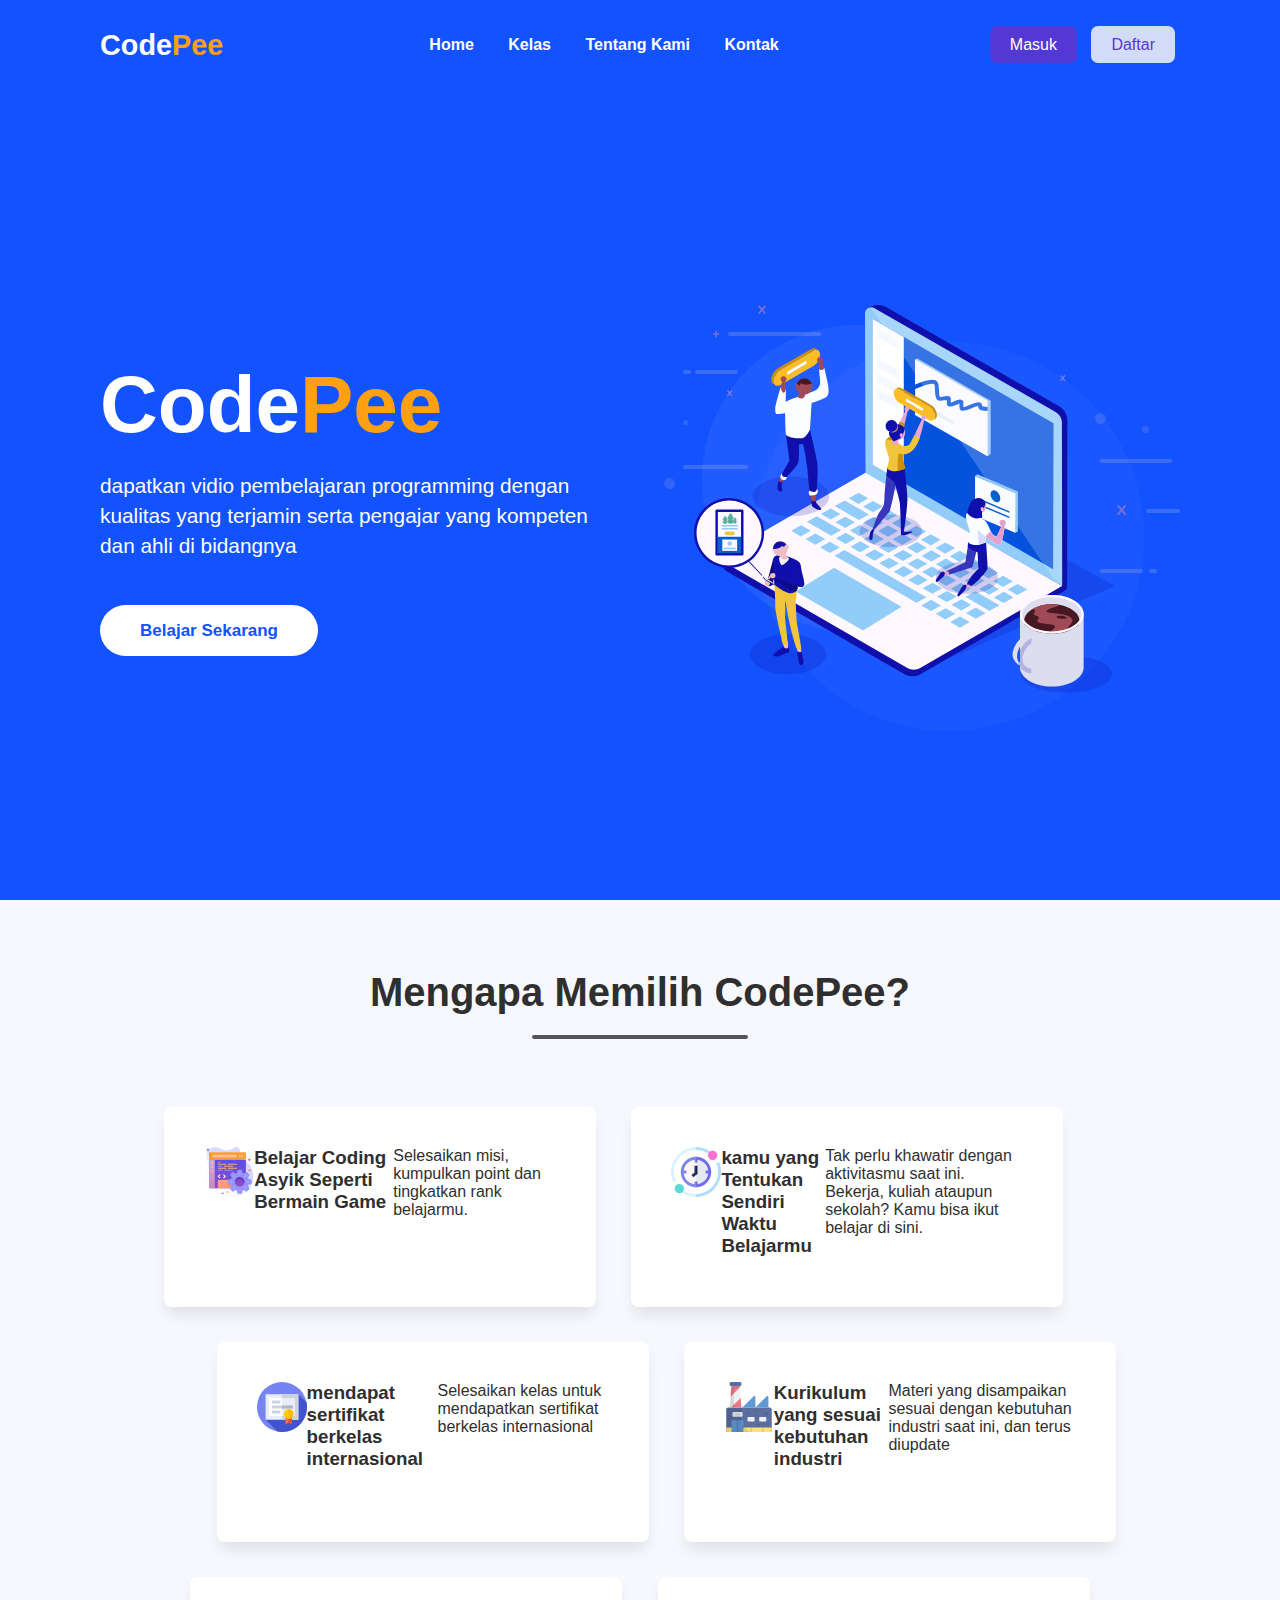
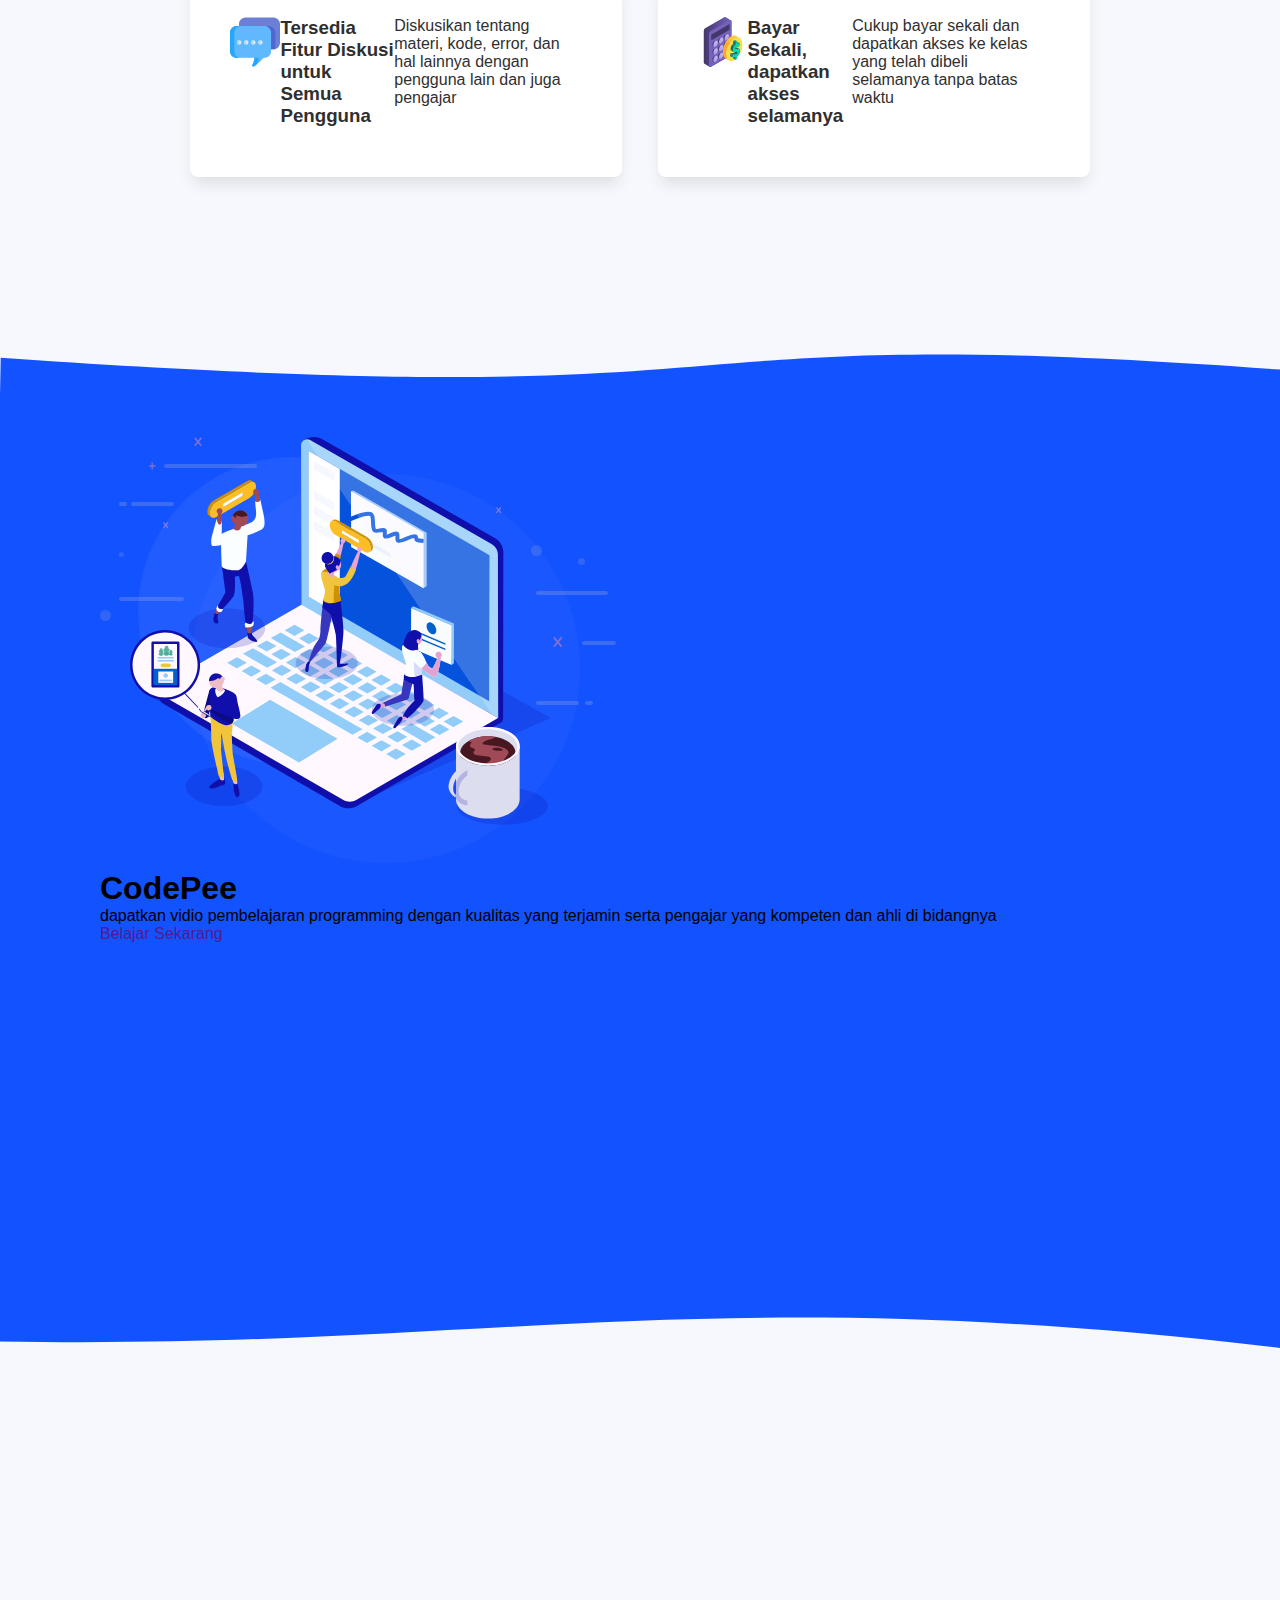
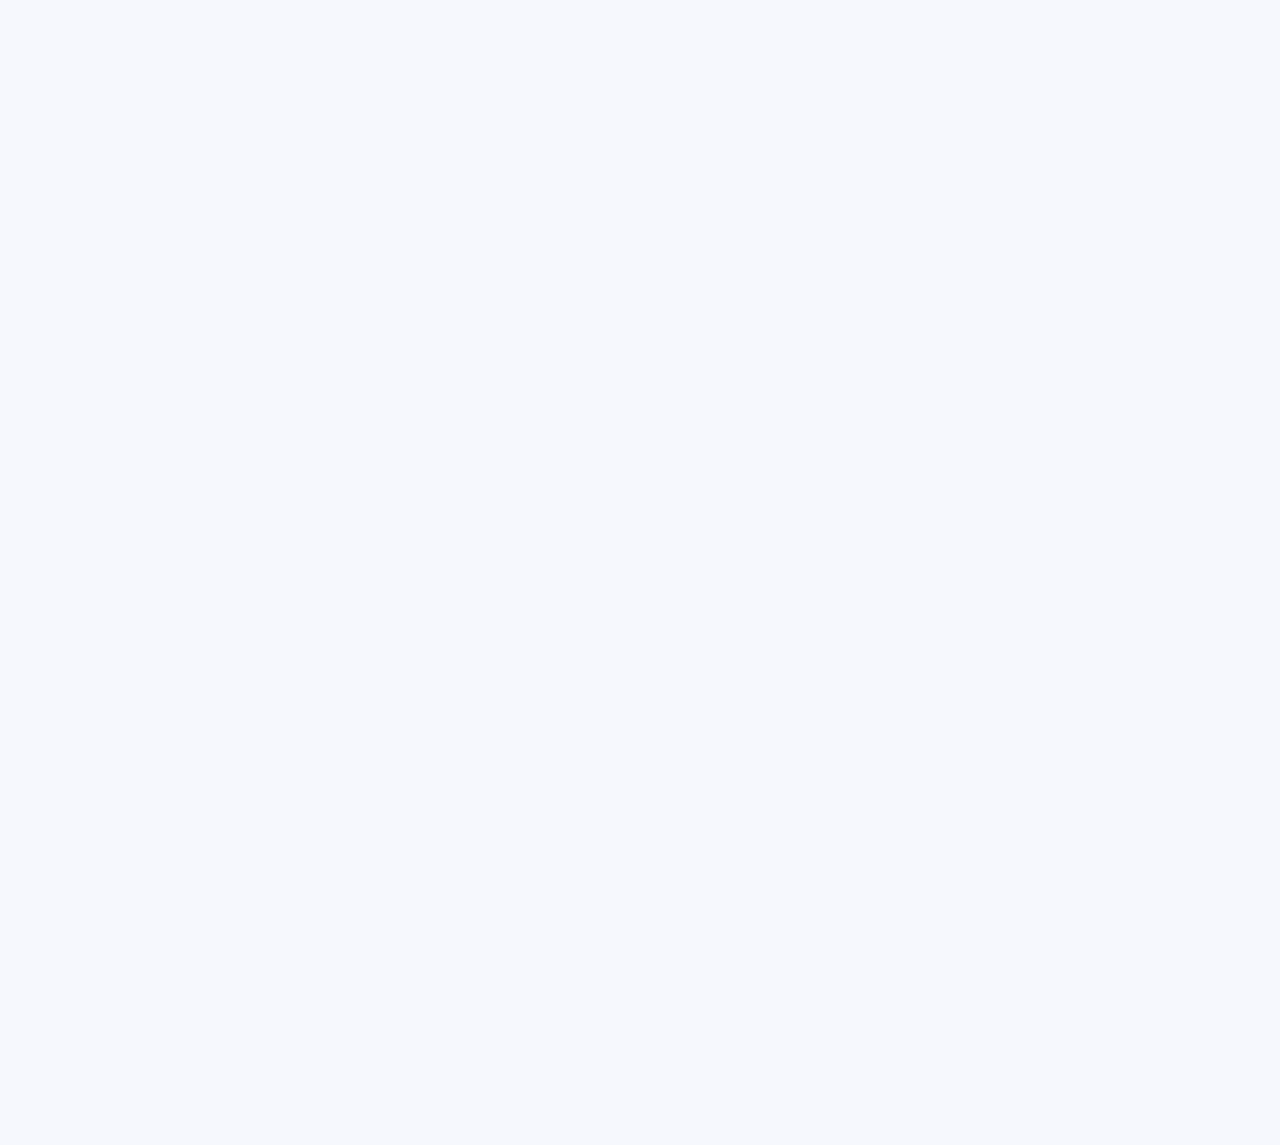
==== index2.html @ 3b0f2d51 "init" ====
<!DOCTYPE html>
<html lang="en">

<head>
    <meta charset="UTF-8">
    <meta http-equiv="X-UA-Compatible" content="IE=edge">
    <meta name="viewport" content="width=device-width, initial-scale=1.0">
    <title>CodePee</title>
    <link rel="stylesheet" href="css/style.css">
    <link rel="stylesheet" href="fontawesome/css/all.min.css">
    <script src="fontawesome/js/all.min.js"></script>
</head>

<body>

    <header>
        <a href="" class="logo">
            <h1>Code<span>Pee</span></h1>
        </a>

        <nav>
            <ul>
                <li><a href="">Home</a></li>
                <li><a href="">Kelas</a></li>
                <li><a href="">Tentang Kami</a></li>
                <li><a href="">Kontak</a></li>
            </ul>
        </nav>


        <div class="auth">
            <a href="" class="masuk">Masuk</a>
            <a href="" class="daftar">Daftar</a>
        </div>


        <div class="menu">
            <span></span>
            <span></span>
            <span></span>
        </div>
    </header>

    <!-- 
    <ul class="navMobile">
        <a href="">
            <h1>CodePee</h1>
        </a>

        <li><a href="">Home</a></li>
        <li><a href="">Katalog Kelas</a></li>
        <li><a href="">Learning Path</a></li>
        <li><a href="">Tentang Kami</a></li>
        <li><a href="">Kontak</a></li>

        <div class="auth">
            <a href="">Masuk</a>
            <a href="">Daftar</a>
        </div>
    </ul> -->


    <section class="heroHome" style="padding-top: 100px;">
        <div class="container">

            <div class="caption">
                <h1>Code<span>Pee</span></h1>
                <!-- <h1>Learn code at <br> <span>CodePee</span></h1> -->

                <p>
                    dapatkan vidio pembelajaran programming dengan kualitas yang terjamin serta pengajar yang kompeten
                    dan
                    ahli di bidangnya
                </p>

                <a href="">Belajar Sekarang</a>
            </div>

            <div class="hero-img">
                <img src="img/ill.svg" alt="Home Banner" class="thumbnail">
            </div>

        </div>
    </section>

    <!-- <div style="height: 100px; overflow: hidden;"><svg viewBox="0 0 500 150" preserveAspectRatio="none"
            style="height: 100%; width: 100%;">
            <path d="M-52.20,63.64 C191.58,104.11 261.57,-47.86 542.04,100.16 L508.17,-20.22 L-4.22,-7.39 Z"
                style="stroke: none; fill: #1352FF;"></path>
        </svg></div> -->


    <section class="penjelasan" id="penjelasan">
        <h2>Mengapa Memilih CodePee?</h2>
        <hr>

        <div class="fitur">


            <div class="perFitur">
                <img src="img/fullstack.svg">
                <h3>Belajar Coding Asyik Seperti Bermain Game</h3>
                <p>
                    Selesaikan misi, kumpulkan point dan tingkatkan rank belajarmu.
                </p>
            </div>


            <div class="perFitur">
                <img src="img/waktu.svg">
                <h3>kamu yang Tentukan Sendiri Waktu Belajarmu</h3>
                <p>
                    Tak perlu khawatir dengan aktivitasmu saat ini. Bekerja, kuliah ataupun sekolah? Kamu bisa ikut
                    belajar di sini.
                </p>
            </div>


            <div class="perFitur">
                <img src="img/sertifikat.svg">
                <h3>mendapat sertifikat berkelas internasional</h3>
                <p>
                    Selesaikan kelas untuk mendapatkan sertifikat berkelas internasional
                </p>
            </div>

            <div class="perFitur">
                <img src="img/industri.svg">
                <h3>Kurikulum yang sesuai kebutuhan industri</h3>
                <p>
                    Materi yang disampaikan sesuai dengan kebutuhan industri saat ini, dan terus diupdate
                </p>
            </div>

            <div class="perFitur">
                <img src="img/diskusi.svg">
                <h3>Tersedia Fitur Diskusi untuk Semua Pengguna</h3>
                <p>
                    Diskusikan tentang materi, kode, error, dan hal lainnya dengan pengguna lain dan juga pengajar
                </p>
            </div>

            <div class="perFitur">
                <img src="img/bayar.svg">
                <h3>Bayar Sekali, dapatkan akses selamanya</h3>
                <p>
                    Cukup bayar sekali dan dapatkan akses ke kelas yang telah dibeli selamanya tanpa batas waktu
                </p>
            </div>
        </div>

    </section>




    <div style="height: 100px; overflow: hidden;"><svg viewBox="0 0 500 150" preserveAspectRatio="none"
            style="height: 100%; width: 100%;">
            <path d="M0.28,94.23 C322.51,181.08 233.35,36.02 500.27,112.00 L500.00,150.00 L0.00,150.00 Z"
                style="stroke: none; fill: #1352FF;"></path>
        </svg></div>
    <section class="heroHome">

        <div class="hero-img">
            <img src="img/ill.svg" alt="Home Banner" class="thumbnail">
        </div>

        <div class="caption">
            <h1>Code<span>Pee</span></h1>
            <!-- <h1>Learn code at <br> <span>CodePee</span></h1> -->

            <p>
                dapatkan vidio pembelajaran programming dengan kualitas yang terjamin serta pengajar yang kompeten dan
                ahli di bidangnya
            </p>

            <a href="">Belajar Sekarang</a>
        </div>

    </section>
    <div style="height: 100px; overflow: hidden;"><svg viewBox="0 0 500 150" preserveAspectRatio="none"
            style="height: 100%; width: 100%;">
            <path d="M-52.20,63.64 C191.58,104.11 261.57,-47.86 542.04,100.16 L508.17,-20.22 L-4.22,-7.39 Z"
                style="stroke: none; fill: #1352FF;"></path>
        </svg></div>




    <!-- F6F8FD  = putih-->
    <!-- 555FB9  = biru-->

    <!-- Codemy adalah sebuah platform pembelajaran digital terutama yang berhubungan dengan Software Engineering berbasis video. Codemy hadir dengan kurikulum yang sesuai kebutuhan industri saat ini. Para pengajar yang mengajar di sini merupakan para senior programmer yang sudah berpengalaman dan expert di bidangnya. Kami hadir untuk menyediakan platform belajar bagi siapa saja, entah mahasiswa TI, siswa SMK maupun SMA maupun masyarakat umum yang tertarik untuk mendalami software engineering. Tiap kelasnya memiliki harga yang terjangkau dan sekali bayar maka bisa diakses selamanya. Kami berharap dengan adanya Codemy bisa membantu memajukan skill anak bangsa di era Revolusi Industri 4.0 ini -->




    <br><br><br><br><br><br><br><br><br><br><br><br><br><br><br>
    <br><br><br><br><br><br><br><br><br><br><br><br><br><br><br>
    <br><br><br><br><br><br><br><br><br><br><br><br><br><br><br>
    <br><br><br><br><br><br><br><br><br><br><br><br><br><br><br>
    <br><br><br><br><br><br><br><br><br><br><br><br><br><br><br>


    <script type="text/javascript">
        let navbar = document.querySelector("header")

        window.addEventListener("scroll", () => {
            let navbarPos = window.scrollY > 10
            navbar.classList.toggle('on-scroll', navbarPos)
        })
    </script>

</body>

</html>
---- css/style.css ----
*,
*::before,
*::after {
  margin: 0;
  padding: 0;
  outline: none;
  list-style: none;
  -webkit-box-sizing: border-box;
          box-sizing: border-box;
  font-family: sans-serif;
  text-decoration: none;
  scroll-behavior: smooth;
}

body {
  background-color: #F6F8FD;
}

button {
  border: none;
}

section {
  padding: 0 100px;
}

header.on-scroll {
  -webkit-box-shadow: 0 1rem 1rem rgba(0, 0, 0, 0.1);
          box-shadow: 0 1rem 1rem rgba(0, 0, 0, 0.1);
  -webkit-transition: .3;
  transition: .3;
}

header {
  width: 100%;
  z-index: 1000;
  min-height: 10vh;
  max-height: 100%;
  position: fixed;
  top: 0;
  padding: 0 100px;
  display: -webkit-box;
  display: -ms-flexbox;
  display: flex;
  -webkit-box-align: center;
      -ms-flex-align: center;
          align-items: center;
  -webkit-box-pack: justify;
      -ms-flex-pack: justify;
          justify-content: space-between;
  background: #1352FF;
  -webkit-transition: .3;
  transition: .3;
}

header .logo {
  font-size: .9rem;
}

header .logo h1 {
  color: #fefefe;
  font-weight: 800;
}

header .logo h1 span {
  color: #ffa011;
}

header nav ul li {
  position: relative;
  display: inline-block;
  margin: 0 15px;
}

header nav ul li a {
  color: #fefefe;
  font-size: 1rem;
  font-weight: 550;
}

header nav ul li a:hover {
  opacity: .85;
}

header .auth a {
  color: #fefefe;
  margin: 0 5px;
  font-size: 1rem;
  font-weight: 500;
  border-radius: 7px;
  padding: 10px 20px;
}

header .auth .masuk {
  background-color: #5438d3;
}

header .auth .daftar {
  color: #5438d3;
  background-color: #d3dcf7;
}

header .menu {
  display: none;
}

.heroHome {
  background-color: #1352FF;
  width: 100%;
  height: 100vh;
}

.heroHome .container {
  width: 100%;
  height: 100%;
  display: -webkit-box;
  display: -ms-flexbox;
  display: flex;
  -webkit-box-align: center;
      -ms-flex-align: center;
          align-items: center;
  -webkit-box-pack: justify;
      -ms-flex-pack: justify;
          justify-content: space-between;
}

.heroHome .container .thumbnail {
  -webkit-box-flex: 1;
      -ms-flex: 1;
          flex: 1;
  height: 100%;
}

.heroHome .container .caption {
  -webkit-box-flex: .9;
      -ms-flex: .9;
          flex: .9;
  color: #fefefe;
}

.heroHome .container .caption h1 {
  font-size: 5rem;
  font-weight: 800;
  margin-bottom: 20px;
}

.heroHome .container .caption h1 span {
  color: #ffa011;
}

.heroHome .container .caption p {
  font-size: 1.3rem;
  line-height: 30px;
  margin-bottom: 60px;
}

.heroHome .container .caption a {
  border-radius: 55px;
  background-color: #fff;
  padding: 1rem 2.5rem;
  font-weight: 600;
  font-size: 17px;
  cursor: pointer;
  -webkit-transition: all 200ms;
  transition: all 200ms;
  color: #1352FF;
}

.penjelasan {
  padding-top: 70px;
  padding-bottom: 100px;
  text-align: center;
}

.penjelasan h2 {
  color: #302f2f;
  font-size: 2.5rem;
  margin-bottom: 20px;
  text-transform: capitalize;
}

.penjelasan hr {
  height: 4px;
  border: none;
  background-color: #555;
  width: 20%;
  margin: auto;
  margin-top: .5rem;
  border-radius: 20px;
}

.penjelasan .fitur {
  margin-top: 50px;
  display: -webkit-box;
  display: -ms-flexbox;
  display: flex;
  -webkit-box-align: center;
      -ms-flex-align: center;
          align-items: center;
  -webkit-box-pack: center;
      -ms-flex-pack: center;
          justify-content: center;
  -ms-flex-wrap: wrap;
      flex-wrap: wrap;
}

.penjelasan .fitur .perFitur {
  width: 40%;
  height: 200px;
  margin: 1.1rem;
  padding: 40px;
  display: -webkit-box;
  display: -ms-flexbox;
  display: flex;
  text-align: left;
  color: #302f2f;
  background-color: #fff;
  border-radius: .5rem;
  -webkit-box-shadow: 0 10px 15px -3px rgba(0, 0, 0, 0.1);
          box-shadow: 0 10px 15px -3px rgba(0, 0, 0, 0.1);
}

.penjelasan .fitur .perFitur:nth-child(2) {
  margin-right: 70px;
}

.penjelasan .fitur .perFitur:nth-child(3) {
  margin-left: 70px;
}

.penjelasan .fitur .perFitur img {
  height: 50px;
}

.penjelasan .fitur .perFitur .caption {
  margin-left: 20px;
}

.penjelasan .fitur .perFitur .caption h3 {
  color: #4256ac;
  font-size: 1.5rem;
  margin-bottom: 5px;
  font-weight: 600;
  text-transform: capitalize;
}

.penjelasan .fitur .perFitur .caption p {
  font-size: 1rem;
  line-height: 25px;
  color: #4a4b4c;
}

.kelasHome .title {
  display: -webkit-box;
  display: -ms-flexbox;
  display: flex;
  -webkit-box-align: center;
      -ms-flex-align: center;
          align-items: center;
  -webkit-box-pack: justify;
      -ms-flex-pack: justify;
          justify-content: space-between;
  margin-bottom: 30px;
}

.kelasHome .title h2 {
  font-size: 2rem;
  font-weight: 600;
}

.kelasHome .title a {
  color: #4256ac;
  font-weight: 600;
  padding: 15px 20px;
  border-radius: .5rem;
  border: 2px solid #bdbdbe;
}

.kelasHome .title a:hover {
  background-color: #e6e9f5;
}

.kelasHome .kelas {
  display: -webkit-box;
  display: -ms-flexbox;
  display: flex;
}

.kelasHome .kelas .perKelas {
  width: 31%;
  margin: 15px 10px;
  border-radius: .5rem;
  border: 2px solid #e4e4e7;
}

.kelasHome .kelas .perKelas img {
  width: 100%;
  height: 250px;
  -o-object-fit: cover;
     object-fit: cover;
  border-top-left-radius: .5rem;
  border-top-right-radius: .5rem;
}

.kelasHome .kelas .perKelas h3 {
  margin-top: 15px;
  padding-left: 10px;
  font-size: 1.5rem;
}

.kelasHome .kelas .perKelas .info {
  display: -webkit-box;
  display: -ms-flexbox;
  display: flex;
  padding: 20px;
  -webkit-box-align: center;
      -ms-flex-align: center;
          align-items: center;
  -webkit-box-pack: justify;
      -ms-flex-pack: justify;
          justify-content: space-between;
  border-bottom: 2px solid #e4e4e7;
}

.kelasHome .kelas .perKelas .info .perInfo {
  font-size: .9rem;
  padding: 10px 20px;
  color: #5438d3;
  display: -webkit-box;
  display: -ms-flexbox;
  display: flex;
  -webkit-box-align: center;
      -ms-flex-align: center;
          align-items: center;
  -webkit-box-pack: justify;
      -ms-flex-pack: justify;
          justify-content: space-between;
  background: #e0e4f3;
  border-radius: .5rem;
}

.kelasHome .kelas .perKelas .info .perInfo p {
  font-weight: 500;
  margin-left: 5px;
}

.kelasHome .kelas .perKelas .harga {
  font-size: 1.2rem;
  padding: 20px;
  color: #ce231c;
  font-weight: 600;
  letter-spacing: .5px;
}

.kelasHome .kelas .perKelas .btn {
  display: -webkit-box;
  display: -ms-flexbox;
  display: flex;
  -webkit-box-pack: center;
      -ms-flex-pack: center;
          justify-content: center;
  margin-bottom: 15px;
}

.kelasHome .kelas .perKelas .btn .selengkapnya {
  width: 90%;
  color: #fff;
  font-size: 1rem;
  font-weight: 600;
  text-align: center;
}

.kelasHome .kelas .perKelas .btn .selengkapnya:hover {
  background-color: #37488E;
}

.selengkapnya {
  padding: 15px 20px;
  display: -webkit-box;
  display: -ms-flexbox;
  display: flex;
  -webkit-box-pack: center;
      -ms-flex-pack: center;
          justify-content: center;
  background-color: #4256ac;
  border-radius: .5rem;
}
/*# sourceMappingURL=style.css.map */
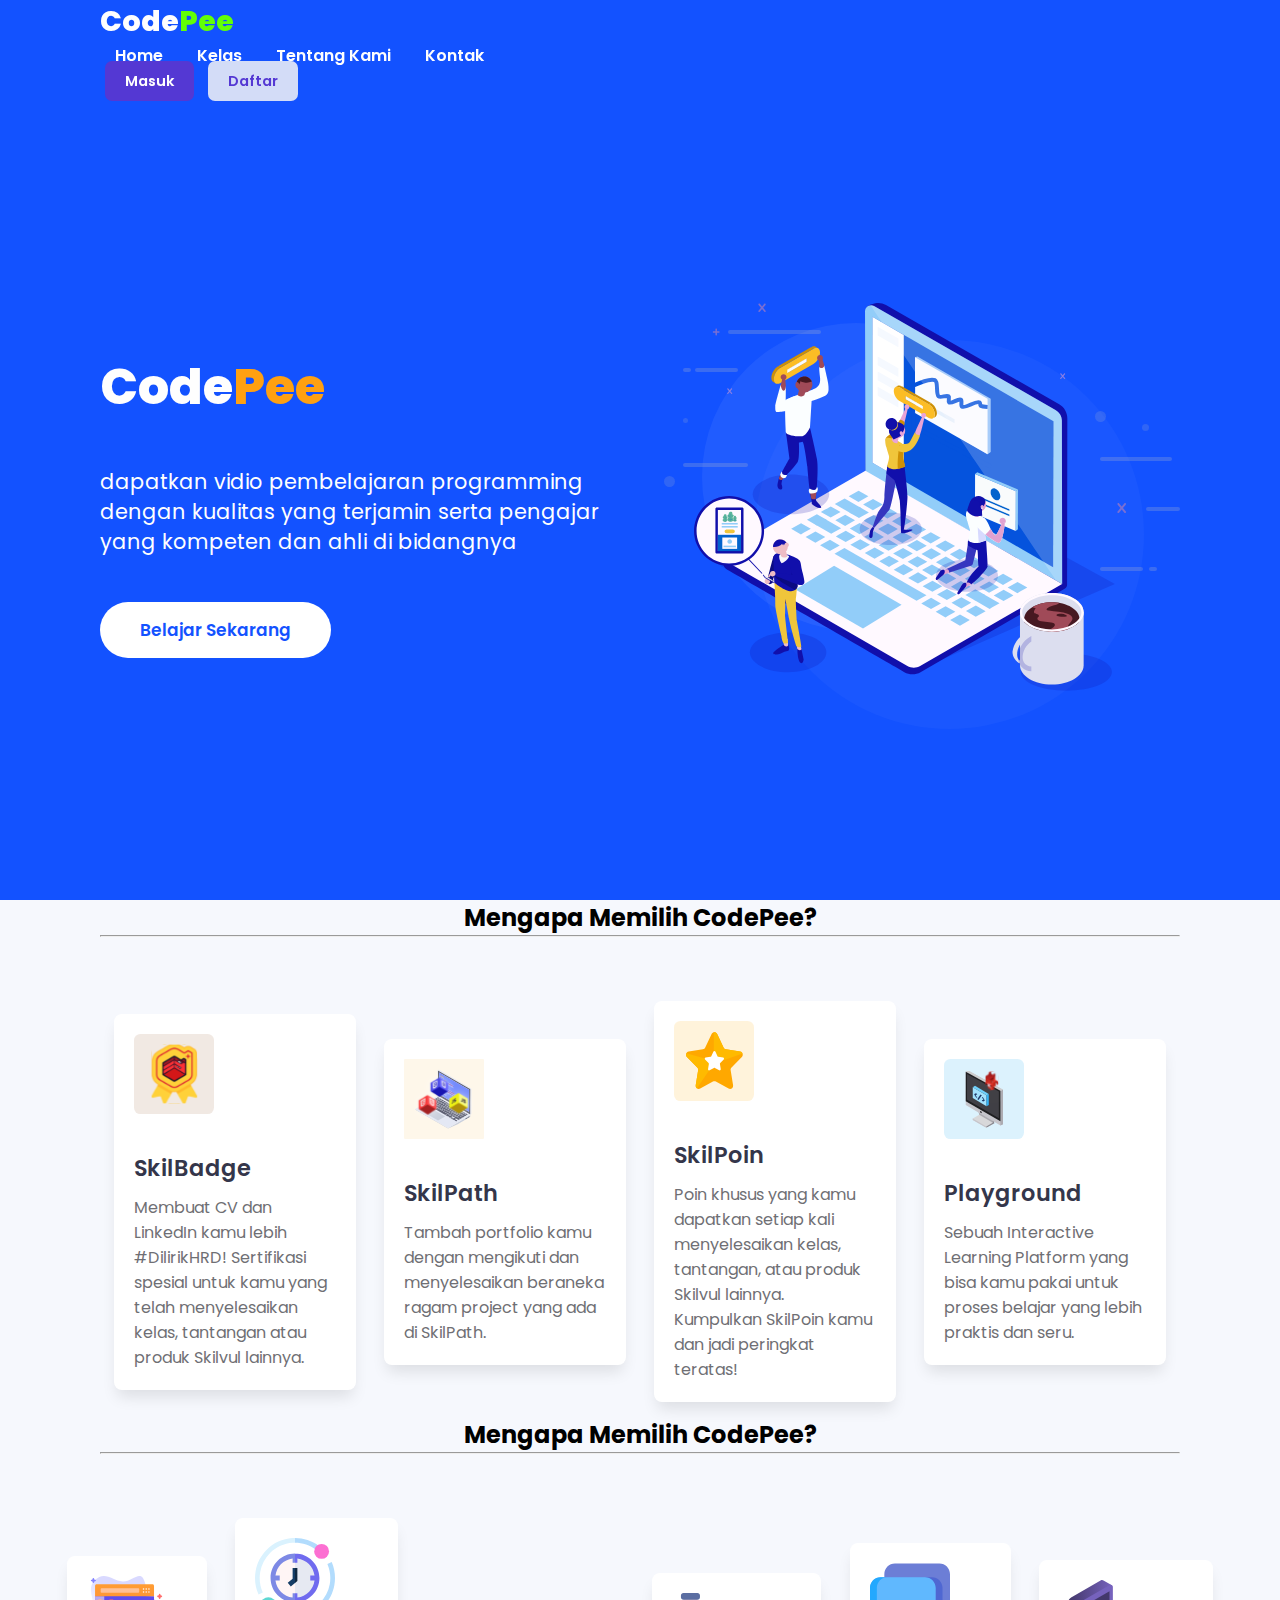
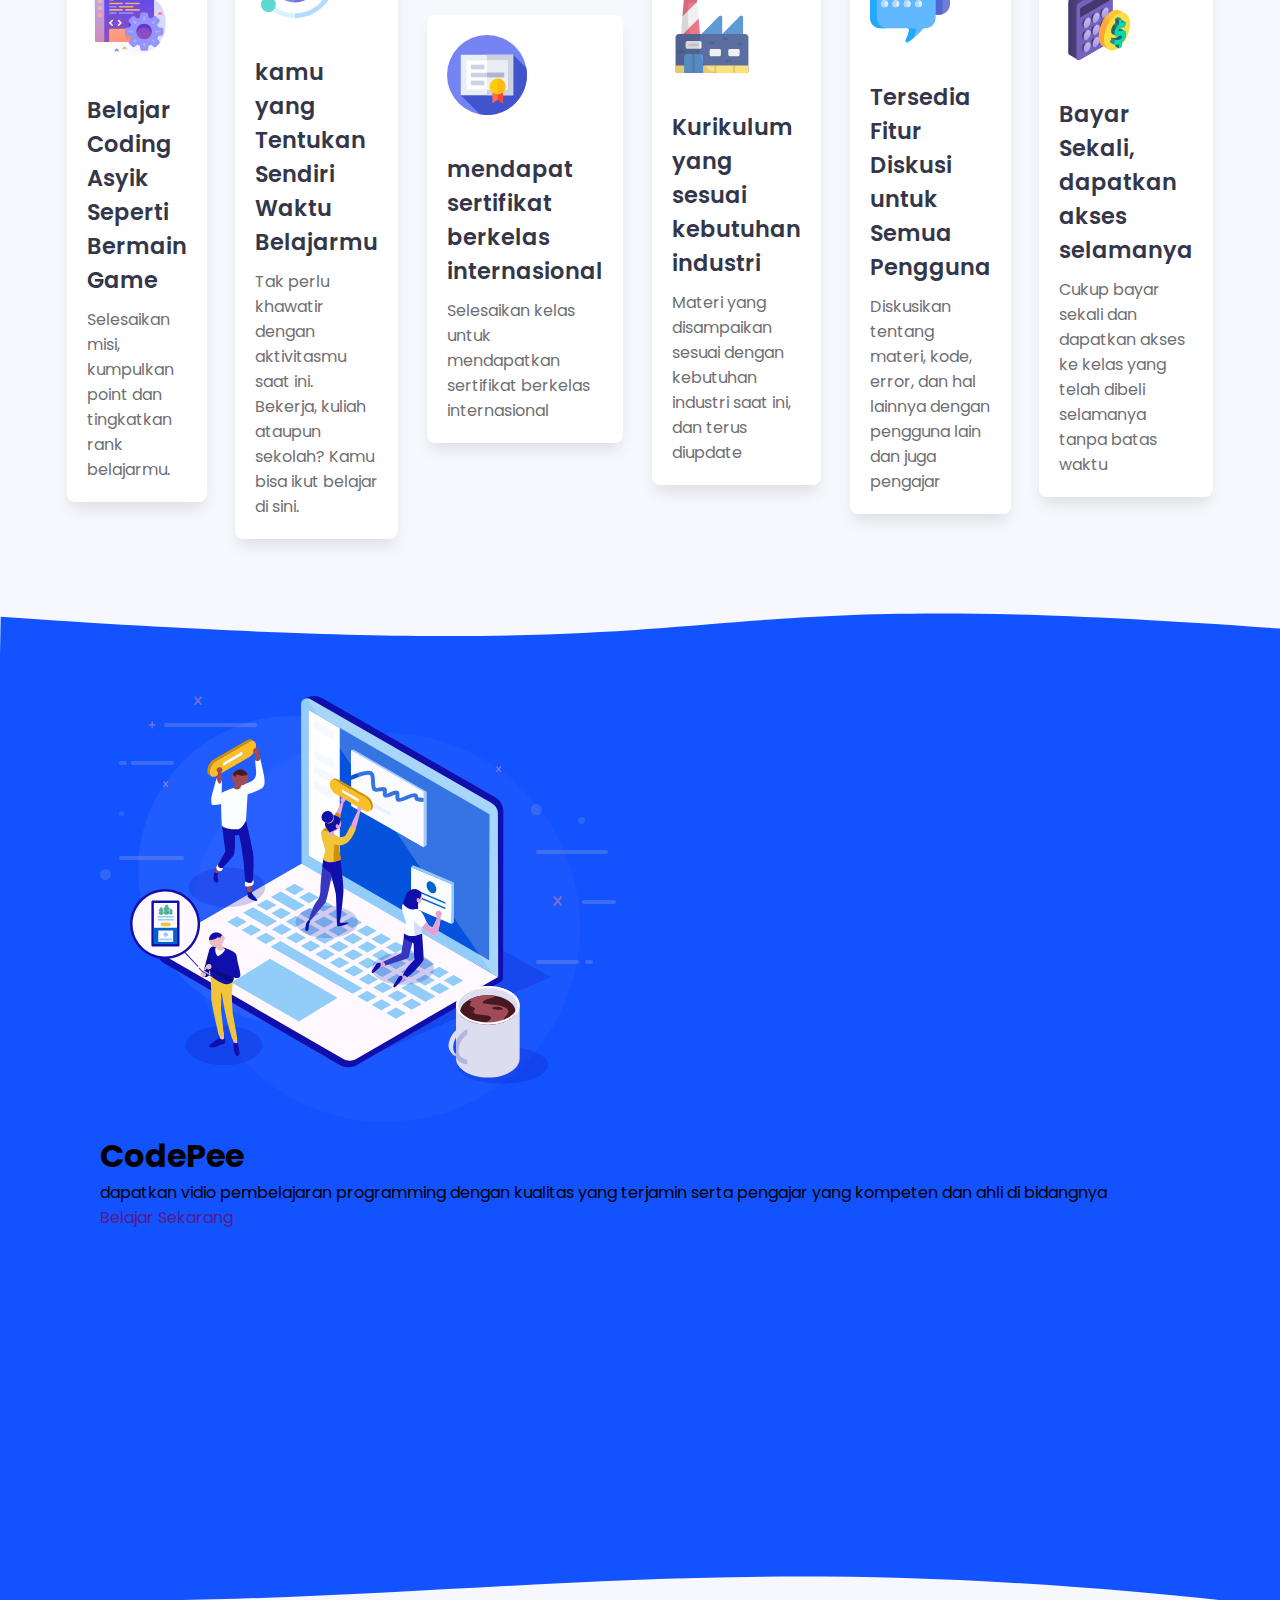
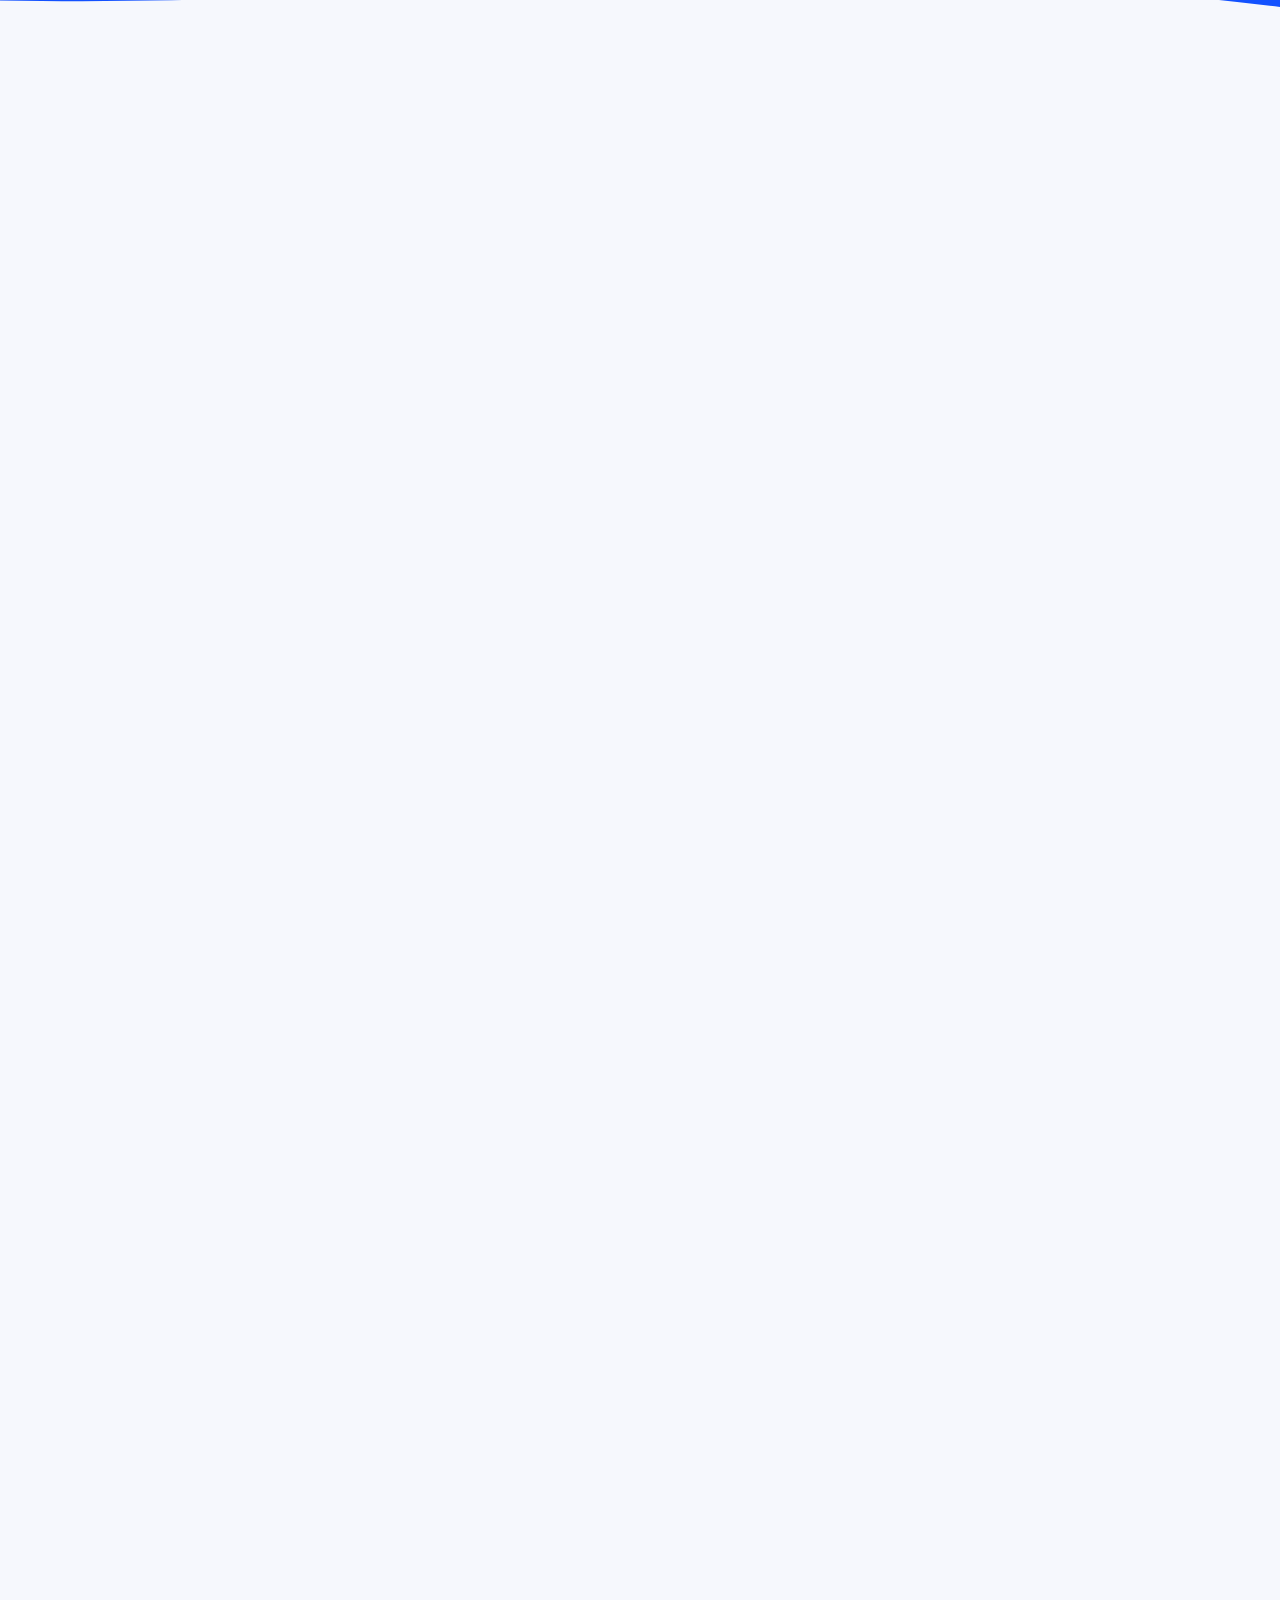
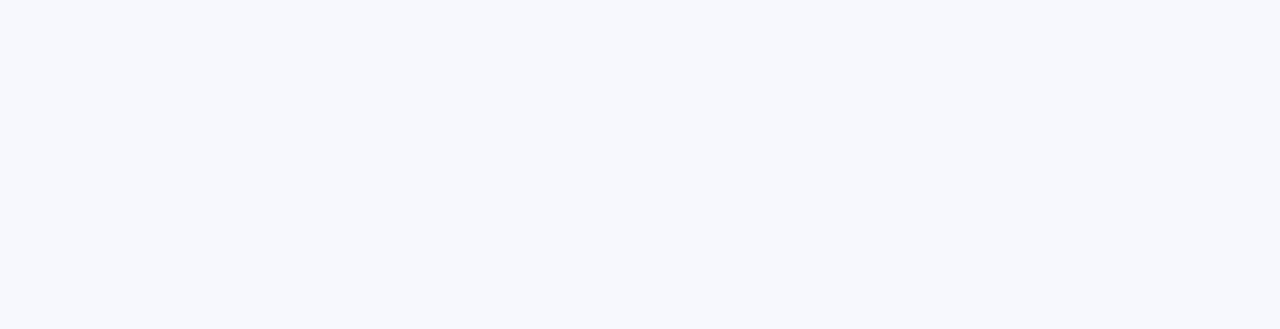
==== commit 7234a7cf: "meresponsivekan halaman index" ====
--- a/index2.html
+++ b/index2.html
@@ -90,6 +90,93 @@
         </svg></div> -->
 
 
+
+
+
+    <!-- niru skilvul -->
+    <section class="penjelasan" id="penjelasan">
+        <h2>Mengapa Memilih CodePee?</h2>
+        <hr>
+
+        <div class="fitur">
+
+            <div class="perFitur">
+                <img src="img/skilvul/about-skilbadge.svg" alt="skilbadge">
+                <div class="caption">
+                    <h3>SkilBadge</h3>
+                    <p>
+                        Membuat CV dan LinkedIn kamu lebih #DilirikHRD! Sertifikasi spesial untuk kamu yang telah
+                        menyelesaikan kelas, tantangan atau produk Skilvul lainnya.
+                    </p>
+                </div>
+            </div>
+
+            <div class="perFitur">
+                <img src="img/skilvul/about-skilpath.svg" alt="skilpath">
+                <div class="caption">
+                    <h3>SkilPath</h3>
+                    <p>
+                        Tambah portfolio kamu dengan mengikuti dan menyelesaikan beraneka ragam project yang ada di
+                        SkilPath.
+                    </p>
+                </div>
+            </div>
+
+            <div class="perFitur">
+                <img src="img/skilvul/about-skilpoin.svg" alt="SkilPoin">
+                <div class="caption">
+                    <h3>SkilPoin</h3>
+                    <p>
+                        Poin khusus yang kamu dapatkan setiap kali menyelesaikan kelas, tantangan, atau produk Skilvul
+                        lainnya. Kumpulkan SkilPoin kamu dan jadi peringkat teratas!
+                    </p>
+                </div>
+            </div>
+
+
+            <div class="perFitur">
+                <img src="img/skilvul/about-playground.svg" alt="Playground">
+                <div class="caption">
+                    <h3>Playground</h3>
+                    <p>
+                        Sebuah Interactive Learning Platform yang bisa kamu pakai untuk proses belajar yang lebih
+                        praktis
+                        dan seru.
+                    </p>
+                </div>
+            </div>
+
+
+        </div>
+
+    </section>
+
+    <!-- niru skilvul -->
+
+
+
+
+
+
+
+
+
+
+
+
+
+
+
+
+
+
+
+
+
+
+
+
+
     <section class="penjelasan" id="penjelasan">
         <h2>Mengapa Memilih CodePee?</h2>
         <hr>
--- a/css/style.css
+++ b/css/style.css
@@ -1,3 +1,4 @@
+@import url("https://fonts.googleapis.com/css2?family=Poppins:wght@200;300;400;500;600;700;800;900&display=swap");
 *,
 *::before,
 *::after {
@@ -7,7 +8,7 @@
   list-style: none;
   -webkit-box-sizing: border-box;
           box-sizing: border-box;
-  font-family: sans-serif;
+  font-family: 'Poppins', sans-serif;
   text-decoration: none;
   scroll-behavior: smooth;
 }
@@ -16,6 +17,24 @@
   background-color: #F6F8FD;
 }
 
+.pt-100 {
+  padding-top: 100px;
+}
+
+.pb-100 {
+  padding-bottom: 100px;
+}
+
+.container {
+  width: 100%;
+  height: 100%;
+}
+
+.flex-wrap {
+  -ms-flex-wrap: wrap;
+      flex-wrap: wrap;
+}
+
 button {
   border: none;
 }
@@ -24,21 +43,36 @@
   padding: 0 100px;
 }
 
-header.on-scroll {
+header.bg-white {
   -webkit-box-shadow: 0 1rem 1rem rgba(0, 0, 0, 0.1);
           box-shadow: 0 1rem 1rem rgba(0, 0, 0, 0.1);
-  -webkit-transition: .3;
-  transition: .3;
+  -webkit-transition: .3s;
+  transition: .3s;
+  background: #fefefe;
+}
+
+header.bg-white .logo h1 {
+  color: #1352FF;
+}
+
+header.bg-white .logo h1 span {
+  color: #ffa011;
+}
+
+header.bg-white nav ul li a {
+  color: #34364A;
 }
 
 header {
   width: 100%;
   z-index: 1000;
-  min-height: 10vh;
+  position: fixed;
+  padding: 0 100px;
+}
+
+header .container {
   max-height: 100%;
-  position: fixed;
-  top: 0;
-  padding: 0 100px;
+  min-height: 11vh;
   display: -webkit-box;
   display: -ms-flexbox;
   display: flex;
@@ -48,9 +82,9 @@
   -webkit-box-pack: justify;
       -ms-flex-pack: justify;
           justify-content: space-between;
-  background: #1352FF;
-  -webkit-transition: .3;
-  transition: .3;
+  background: transparent;
+  -webkit-transition: .3s;
+  transition: .3s;
 }
 
 header .logo {
@@ -63,7 +97,7 @@
 }
 
 header .logo h1 span {
-  color: #ffa011;
+  color: #62ff07;
 }
 
 header nav ul li {
@@ -85,8 +119,8 @@
 header .auth a {
   color: #fefefe;
   margin: 0 5px;
-  font-size: 1rem;
-  font-weight: 500;
+  font-size: .9rem;
+  font-weight: 550;
   border-radius: 7px;
   padding: 10px 20px;
 }
@@ -105,9 +139,9 @@
 }
 
 .heroHome {
+  width: 100%;
+  height: 100vh;
   background-color: #1352FF;
-  width: 100%;
-  height: 100vh;
 }
 
 .heroHome .container {
@@ -139,9 +173,10 @@
 }
 
 .heroHome .container .caption h1 {
-  font-size: 5rem;
+  font-size: 3.1rem;
   font-weight: 800;
-  margin-bottom: 20px;
+  margin-bottom: 50px;
+  line-height: 60px;
 }
 
 .heroHome .container .caption h1 span {
@@ -166,27 +201,23 @@
   color: #1352FF;
 }
 
-.penjelasan {
-  padding-top: 70px;
-  padding-bottom: 100px;
-  text-align: center;
-}
-
-.penjelasan h2 {
+.title p {
+  font-size: 1.4rem;
+  color: #1352FF;
+  font-weight: 550;
+}
+
+.title h2 {
   color: #302f2f;
-  font-size: 2.5rem;
+  font-size: 2.2rem;
+  line-height: 50px;
+  margin-top: 20px;
   margin-bottom: 20px;
   text-transform: capitalize;
 }
 
-.penjelasan hr {
-  height: 4px;
-  border: none;
-  background-color: #555;
-  width: 20%;
-  margin: auto;
-  margin-top: .5rem;
-  border-radius: 20px;
+.penjelasan {
+  text-align: center;
 }
 
 .penjelasan .fitur {
@@ -200,54 +231,32 @@
   -webkit-box-pack: center;
       -ms-flex-pack: center;
           justify-content: center;
-  -ms-flex-wrap: wrap;
-      flex-wrap: wrap;
+  text-align: left;
 }
 
 .penjelasan .fitur .perFitur {
-  width: 40%;
-  height: 200px;
-  margin: 1.1rem;
-  padding: 40px;
-  display: -webkit-box;
-  display: -ms-flexbox;
-  display: flex;
-  text-align: left;
-  color: #302f2f;
+  width: 25%;
+  margin: .9rem;
+  padding: 20px;
+  color: #34364A;
   background-color: #fff;
   border-radius: .5rem;
   -webkit-box-shadow: 0 10px 15px -3px rgba(0, 0, 0, 0.1);
           box-shadow: 0 10px 15px -3px rgba(0, 0, 0, 0.1);
 }
 
-.penjelasan .fitur .perFitur:nth-child(2) {
-  margin-right: 70px;
-}
-
-.penjelasan .fitur .perFitur:nth-child(3) {
-  margin-left: 70px;
-}
-
 .penjelasan .fitur .perFitur img {
-  height: 50px;
-}
-
-.penjelasan .fitur .perFitur .caption {
-  margin-left: 20px;
-}
-
-.penjelasan .fitur .perFitur .caption h3 {
-  color: #4256ac;
-  font-size: 1.5rem;
-  margin-bottom: 5px;
-  font-weight: 600;
-  text-transform: capitalize;
-}
-
-.penjelasan .fitur .perFitur .caption p {
-  font-size: 1rem;
-  line-height: 25px;
-  color: #4a4b4c;
+  height: 80px;
+}
+
+.penjelasan .fitur .perFitur h3 {
+  font-weight: 600;
+  margin: 30px 0 10px 0;
+  font-size: 1.4rem;
+}
+
+.penjelasan .fitur .perFitur p {
+  color: #6f6f74;
 }
 
 .kelasHome .title {
@@ -263,11 +272,6 @@
   margin-bottom: 30px;
 }
 
-.kelasHome .title h2 {
-  font-size: 2rem;
-  font-weight: 600;
-}
-
 .kelasHome .title a {
   color: #4256ac;
   font-weight: 600;
@@ -287,7 +291,7 @@
 }
 
 .kelasHome .kelas .perKelas {
-  width: 31%;
+  width: calc(100%/3);
   margin: 15px 10px;
   border-radius: .5rem;
   border: 2px solid #e4e4e7;
@@ -385,4 +389,311 @@
   background-color: #4256ac;
   border-radius: .5rem;
 }
+
+/* uploadEvent start */
+.uploadEvent {
+  width: 100%;
+  height: 100%;
+  padding-top: 50px;
+  padding-bottom: 50px;
+  background-color: #1352FF;
+}
+
+.uploadEvent .container {
+  width: 100%;
+  height: 70vh;
+  display: -webkit-box;
+  display: -ms-flexbox;
+  display: flex;
+  -webkit-box-align: center;
+      -ms-flex-align: center;
+          align-items: center;
+}
+
+.uploadEvent .container .caption {
+  width: 60%;
+  color: #fefefe;
+}
+
+.uploadEvent .container .caption h2 {
+  font-size: 3rem;
+  line-height: 60px;
+  margin-bottom: 40px;
+  text-transform: capitalize;
+}
+
+.uploadEvent .container .caption h2 span {
+  color: #62FF07;
+}
+
+.uploadEvent .container .caption p {
+  font-size: 1.4rem;
+  line-height: 35px;
+  text-transform: capitalize;
+  margin-bottom: 70px;
+}
+
+.uploadEvent .container .caption a {
+  border-radius: 10px;
+  background-color: #fff;
+  padding: 1rem 2.5rem;
+  font-weight: 600;
+  font-size: 1rem;
+  cursor: pointer;
+  -webkit-transition: all 200ms;
+  transition: all 200ms;
+  color: #1352FF;
+}
+
+.uploadEvent .container img {
+  width: 40%;
+}
+
+/* uploadEvent end */
+.containerTitleHome {
+  margin-top: 100px;
+}
+
+/* testimoni start */
+.testimoni {
+  width: 100%;
+  height: 100%;
+}
+
+.testimoni .container {
+  display: -webkit-box;
+  display: -ms-flexbox;
+  display: flex;
+  -webkit-box-pack: justify;
+      -ms-flex-pack: justify;
+          justify-content: space-between;
+  -webkit-box-align: center;
+      -ms-flex-align: center;
+          align-items: center;
+  margin-top: 50px;
+}
+
+.testimoni .container .perTestimoni {
+  width: calc(90%/3);
+  height: 600px;
+  display: -webkit-box;
+  display: -ms-flexbox;
+  display: flex;
+  -webkit-box-align: center;
+      -ms-flex-align: center;
+          align-items: center;
+  /* justify-content: center; */
+  -webkit-box-orient: vertical;
+  -webkit-box-direction: normal;
+      -ms-flex-direction: column;
+          flex-direction: column;
+  text-align: center;
+  padding: 20px;
+  border-radius: 20px;
+  -webkit-box-shadow: 0 0.5rem 1rem rgba(0, 0, 0, 0.1);
+          box-shadow: 0 0.5rem 1rem rgba(0, 0, 0, 0.1);
+  background-color: #1D247B;
+  color: #fff;
+}
+
+.testimoni .container .perTestimoni img {
+  width: 150px;
+  height: 150px;
+  border-radius: 50%;
+}
+
+.testimoni .container .perTestimoni h2 {
+  font-size: 1.3rem;
+  margin-top: 20px;
+  margin-bottom: 5px;
+}
+
+.testimoni .container .perTestimoni span {
+  font-size: .9rem;
+  margin-top: 3px;
+}
+
+.testimoni .container .perTestimoni p {
+  margin-top: 1rem !important;
+  font-weight: 500;
+  line-height: 20px;
+}
+
+/* testimoni end */
+/* join start */
+.join {
+  width: 100%;
+  height: 100%;
+  background: url("../img/bg-5.webp");
+  background-position: center;
+  background-attachment: fixed;
+  background-size: cover;
+  -o-object-fit: cover;
+     object-fit: cover;
+  margin-top: 70px;
+}
+
+.join .container {
+  width: 100%;
+  height: 70vh;
+  display: -webkit-box;
+  display: -ms-flexbox;
+  display: flex;
+  -webkit-box-align: center;
+      -ms-flex-align: center;
+          align-items: center;
+}
+
+.join .container img {
+  width: 50%;
+  height: 80%;
+}
+
+.join .container h1 {
+  font-size: 2.5rem;
+  line-height: 60px;
+  font-weight: 600;
+  letter-spacing: 2px;
+  margin-left: 20px;
+  color: #302f2f;
+}
+
+/* join end */
+/* footer start */
+.footer {
+  width: 100%;
+  height: 100%;
+  padding-top: 50px;
+  -webkit-box-shadow: 0.5rem 0 1rem rgba(0, 0, 0, 0.1);
+          box-shadow: 0.5rem 0 1rem rgba(0, 0, 0, 0.1);
+  background-color: #fff;
+}
+
+.footer .container {
+  display: -webkit-box;
+  display: -ms-flexbox;
+  display: flex;
+  -ms-flex-wrap: wrap;
+      flex-wrap: wrap;
+  padding-bottom: 40px;
+}
+
+.footer .box {
+  -webkit-box-flex: 1;
+      -ms-flex: 1 1 15rem;
+          flex: 1 1 15rem;
+  margin: 1rem;
+}
+
+.footer .box h2 {
+  font-size: 2rem;
+  font-weight: 600;
+  color: #302f2f;
+  padding: 1rem 0;
+}
+
+.footer .box p {
+  font-size: 1rem;
+  color: #302f2f;
+  padding: .5rem 0;
+  line-height: 25px;
+  margin-bottom: 30px;
+}
+
+.footer .box .sosmed {
+  display: -webkit-box;
+  display: -ms-flexbox;
+  display: flex;
+}
+
+.footer .box .sosmed .perSosmed {
+  display: -webkit-box;
+  display: -ms-flexbox;
+  display: flex;
+  -webkit-box-pack: center;
+      -ms-flex-pack: center;
+          justify-content: center;
+  -webkit-box-align: center;
+      -ms-flex-align: center;
+          align-items: center;
+  width: 45px;
+  height: 45px;
+  padding: 10px;
+  font-size: 1.5rem;
+  margin: 0 10px;
+  border-radius: 50%;
+  background: #ffa011;
+}
+
+.footer .box .sosmed .perSosmed:hover {
+  -webkit-transform: rotate(360deg);
+          transform: rotate(360deg);
+  -webkit-transition: 1s;
+  transition: 1s;
+}
+
+.footer .box a {
+  font-size: 1rem;
+  color: #000;
+  padding: .5rem 0;
+  display: -webkit-box;
+  display: -ms-flexbox;
+  display: flex;
+}
+
+.footer .box a:hover {
+  text-decoration: underline;
+}
+
+footer {
+  width: 100%;
+  padding: 20px 100px;
+  color: #6f6f74;
+  font-size: 1rem;
+  background-color: #fff;
+}
+
+footer p {
+  padding-top: 20px;
+}
+
+footer hr {
+  width: 100%;
+  height: 2px;
+  border: none;
+  background-color: #e4e4e7;
+  margin: auto;
+  margin-top: .5rem;
+  border-radius: 20px;
+}
+
+/* footer end */
+@media (min-width: 1500px) {
+  header,
+  section {
+    padding: 0;
+  }
+  header,
+  footer,
+  section {
+    display: -webkit-box;
+    display: -ms-flexbox;
+    display: flex;
+    -webkit-box-align: center;
+        -ms-flex-align: center;
+            align-items: center;
+    -webkit-box-pack: center;
+        -ms-flex-pack: center;
+            justify-content: center;
+  }
+  .container {
+    max-width: 1140px;
+  }
+  .join .container {
+    height: 60vh;
+  }
+  .join .container img {
+    height: 80%;
+  }
+}
 /*# sourceMappingURL=style.css.map */